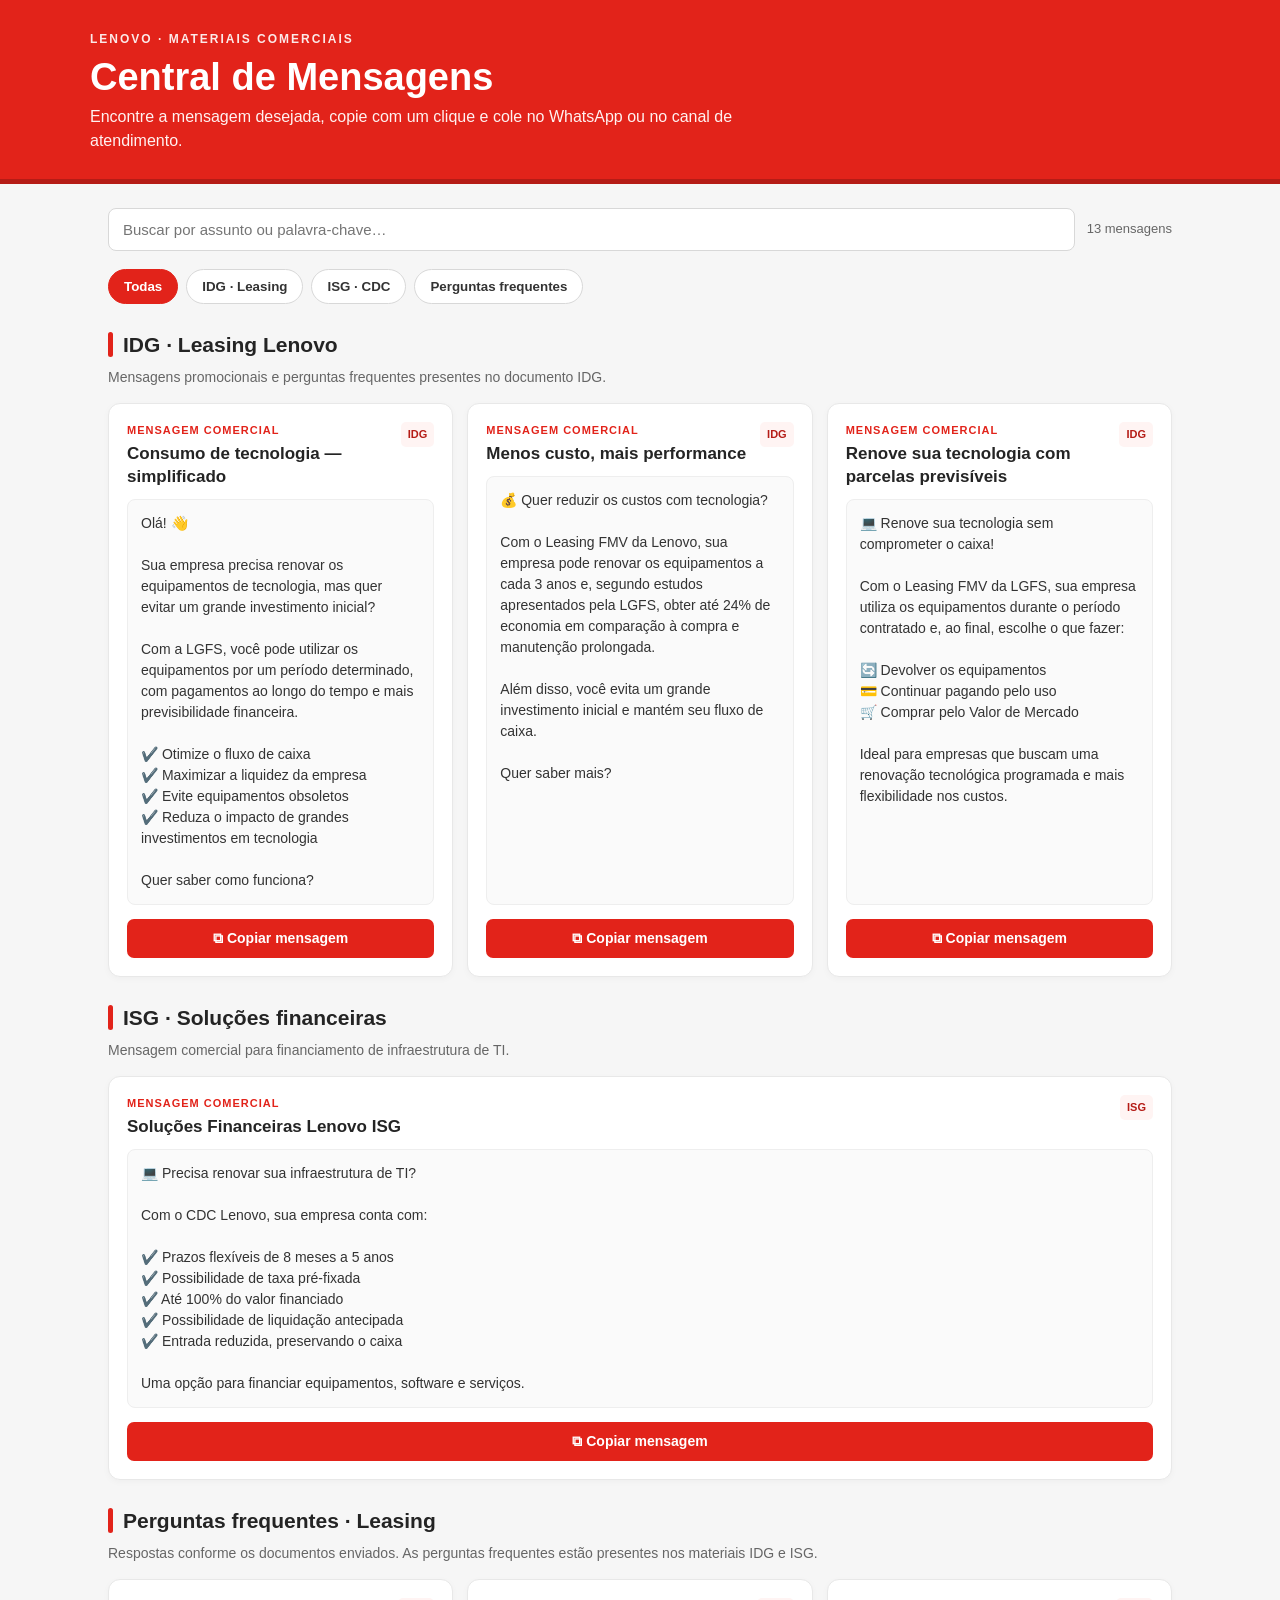
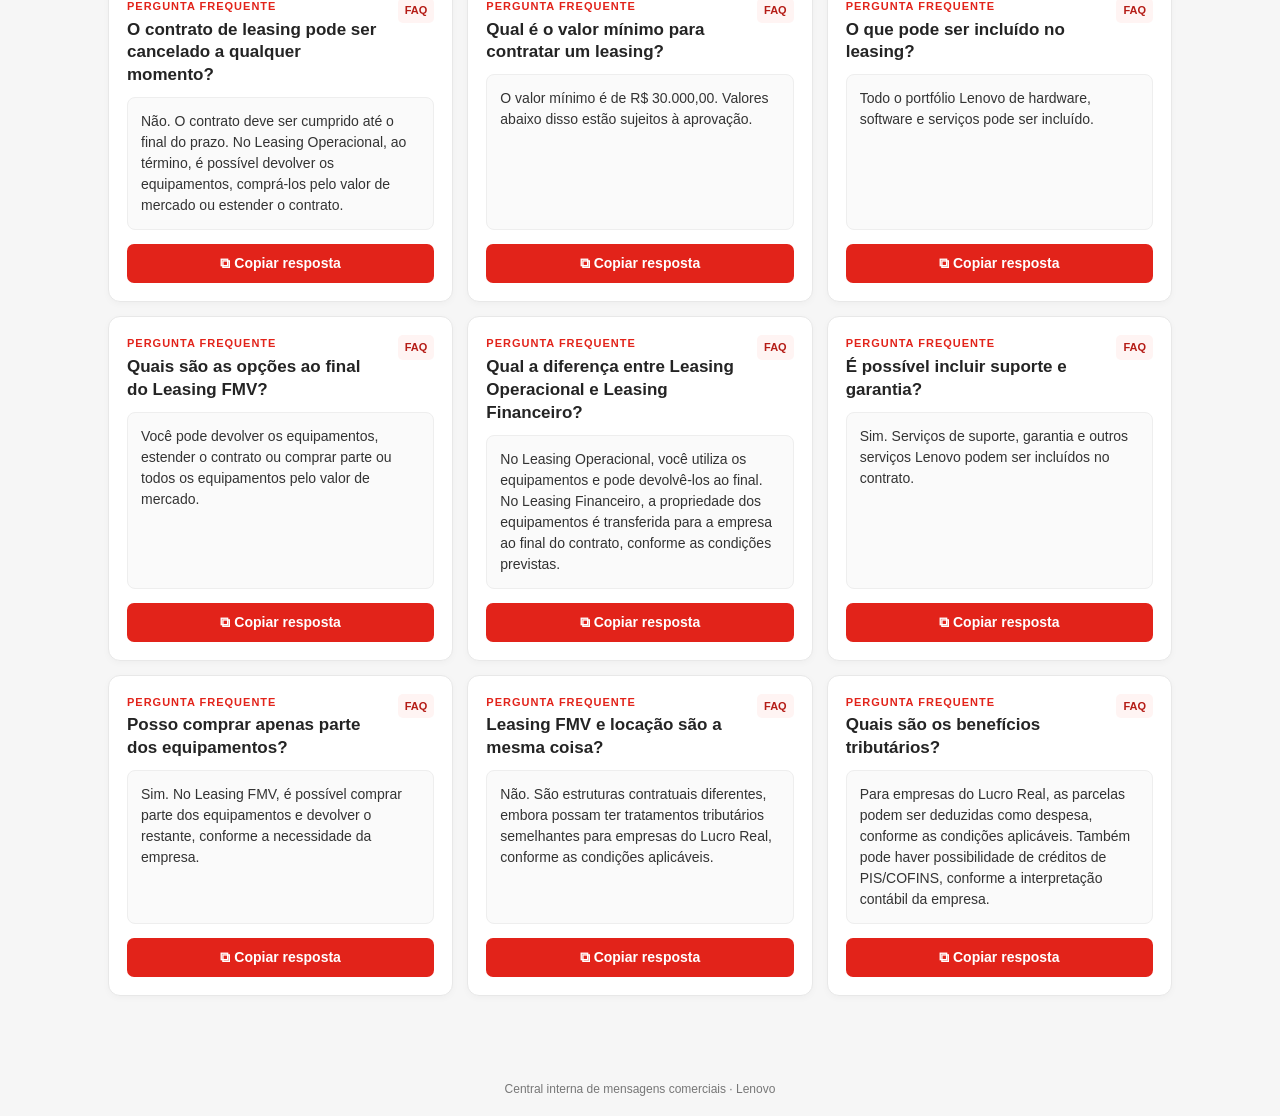
==== index.html @ 9f6a2d37 "Add HTML, CSS, and JavaScript for Central de Mensagens interface" ====
<!DOCTYPE html>
<html lang="pt-BR">
<head>
<meta charset="UTF-8">
<meta name="viewport" content="width=device-width, initial-scale=1.0">
<title>Central de Mensagens | Lenovo</title>
<link rel="stylesheet" href="central_mensagens_lenovo.css">
</head>
<body>
<header><div class="wrap"><div class="brand">Lenovo · Materiais comerciais</div><h1>Central de Mensagens</h1><p>Encontre a mensagem desejada, copie com um clique e cole no WhatsApp ou no canal de atendimento.</p></div></header>
<main>
  <div class="toolbar"><input id="search" class="search" type="search" placeholder="Buscar por assunto ou palavra-chave…" aria-label="Buscar mensagens"><span id="count" aria-live="polite" style="font-size:13px;color:#666"></span></div>
  <nav class="tabs" aria-label="Filtrar mensagens"><button class="tab active" data-filter="all">Todas</button><button class="tab" data-filter="IDG">IDG · Leasing</button><button class="tab" data-filter="ISG">ISG · CDC</button><button class="tab" data-filter="faq">Perguntas frequentes</button></nav>
  <section class="group" data-group="IDG"><h2 class="section-title">IDG · Leasing Lenovo</h2><p class="section-note">Mensagens promocionais e perguntas frequentes presentes no documento IDG.</p><div class="cards">
    <article class="card" data-category="IDG" data-search="consumo tecnologia simplificado LGFS investimento inicial fluxo de caixa liquidez equipamentos obsoletos"><div class="card-top"><div><div class="eyebrow">Mensagem comercial</div><h3>Consumo de tecnologia — simplificado</h3></div><span class="tag">IDG</span></div><p class="message">Olá! 👋

Sua empresa precisa renovar os equipamentos de tecnologia, mas quer evitar um grande investimento inicial?

Com a LGFS, você pode utilizar os equipamentos por um período determinado, com pagamentos ao longo do tempo e mais previsibilidade financeira.

✔️ Otimize o fluxo de caixa
✔️ Maximizar a liquidez da empresa
✔️ Evite equipamentos obsoletos
✔️ Reduza o impacto de grandes investimentos em tecnologia

Quer saber como funciona?</p><button class="copy">⧉ Copiar mensagem</button></article>
    <article class="card" data-category="IDG" data-search="leasing FMV custo performance modernize economia 24% três anos"><div class="card-top"><div><div class="eyebrow">Mensagem comercial</div><h3>Menos custo, mais performance</h3></div><span class="tag">IDG</span></div><p class="message">💰 Quer reduzir os custos com tecnologia?

Com o Leasing FMV da Lenovo, sua empresa pode renovar os equipamentos a cada 3 anos e, segundo estudos apresentados pela LGFS, obter até 24% de economia em comparação à compra e manutenção prolongada.

Além disso, você evita um grande investimento inicial e mantém seu fluxo de caixa.

Quer saber mais?</p><button class="copy">⧉ Copiar mensagem</button></article>
    <article class="card" data-category="IDG" data-search="parcelas mensais acessíveis previsíveis Leasing FMV devolver continuar pagando comprar Valor de Mercado"><div class="card-top"><div><div class="eyebrow">Mensagem comercial</div><h3>Renove sua tecnologia com parcelas previsíveis</h3></div><span class="tag">IDG</span></div><p class="message">💻 Renove sua tecnologia sem comprometer o caixa!

Com o Leasing FMV da LGFS, sua empresa utiliza os equipamentos durante o período contratado e, ao final, escolhe o que fazer:

🔄 Devolver os equipamentos
💳 Continuar pagando pelo uso
🛒 Comprar pelo Valor de Mercado

Ideal para empresas que buscam uma renovação tecnológica programada e mais flexibilidade nos custos.</p><button class="copy">⧉ Copiar mensagem</button></article>
  </div></section>
  <section class="group" data-group="ISG"><h2 class="section-title">ISG · Soluções financeiras</h2><p class="section-note">Mensagem comercial para financiamento de infraestrutura de TI.</p><div class="cards">
    <article class="card" data-category="ISG" data-search="CDC infraestrutura TI prazos flexíveis taxa pré-fixada 100% financiado liquidação antecipada entrada reduzida equipamentos software serviços"><div class="card-top"><div><div class="eyebrow">Mensagem comercial</div><h3>Soluções Financeiras Lenovo ISG</h3></div><span class="tag">ISG</span></div><p class="message">💻 Precisa renovar sua infraestrutura de TI?

Com o CDC Lenovo, sua empresa conta com:

✔️ Prazos flexíveis de 8 meses a 5 anos
✔️ Possibilidade de taxa pré-fixada
✔️ Até 100% do valor financiado
✔️ Possibilidade de liquidação antecipada
✔️ Entrada reduzida, preservando o caixa

Uma opção para financiar equipamentos, software e serviços.</p><button class="copy">⧉ Copiar mensagem</button></article>
  </div></section>
  <section class="group" data-group="faq"><h2 class="section-title">Perguntas frequentes · Leasing</h2><p class="section-note">Respostas conforme os documentos enviados. As perguntas frequentes estão presentes nos materiais IDG e ISG.</p><div class="cards">
    <article class="card" data-category="faq" data-search="cancelar contrato leasing prazo devolução comprar mercado estender"><div class="card-top"><div><div class="eyebrow">Pergunta frequente</div><h3>O contrato de leasing pode ser cancelado a qualquer momento?</h3></div><span class="tag">FAQ</span></div><p class="message">Não. O contrato deve ser cumprido até o final do prazo. No Leasing Operacional, ao término, é possível devolver os equipamentos, comprá-los pelo valor de mercado ou estender o contrato.</p><button class="copy">⧉ Copiar resposta</button></article>
    <article class="card" data-category="faq" data-search="valor mínimo contratar leasing R$ 30.000 aprovação"><div class="card-top"><div><div class="eyebrow">Pergunta frequente</div><h3>Qual é o valor mínimo para contratar um leasing?</h3></div><span class="tag">FAQ</span></div><p class="message">O valor mínimo é de R$ 30.000,00. Valores abaixo disso estão sujeitos à aprovação.</p><button class="copy">⧉ Copiar resposta</button></article>
    <article class="card" data-category="faq" data-search="incluir portfólio Lenovo hardware software serviços leasing"><div class="card-top"><div><div class="eyebrow">Pergunta frequente</div><h3>O que pode ser incluído no leasing?</h3></div><span class="tag">FAQ</span></div><p class="message">Todo o portfólio Lenovo de hardware, software e serviços pode ser incluído.</p><button class="copy">⧉ Copiar resposta</button></article>
    <article class="card" data-category="faq" data-search="opções final Leasing FMV devolver estender comprar parte todos valor mercado"><div class="card-top"><div><div class="eyebrow">Pergunta frequente</div><h3>Quais são as opções ao final do Leasing FMV?</h3></div><span class="tag">FAQ</span></div><p class="message">Você pode devolver os equipamentos, estender o contrato ou comprar parte ou todos os equipamentos pelo valor de mercado.</p><button class="copy">⧉ Copiar resposta</button></article>
    <article class="card" data-category="faq" data-search="diferença Leasing Operacional Financeiro propriedade transferência empresa contrato"><div class="card-top"><div><div class="eyebrow">Pergunta frequente</div><h3>Qual a diferença entre Leasing Operacional e Leasing Financeiro?</h3></div><span class="tag">FAQ</span></div><p class="message">No Leasing Operacional, você utiliza os equipamentos e pode devolvê-los ao final. No Leasing Financeiro, a propriedade dos equipamentos é transferida para a empresa ao final do contrato, conforme as condições previstas.</p><button class="copy">⧉ Copiar resposta</button></article>
    <article class="card" data-category="faq" data-search="incluir suporte garantia serviços Lenovo contrato"><div class="card-top"><div><div class="eyebrow">Pergunta frequente</div><h3>É possível incluir suporte e garantia?</h3></div><span class="tag">FAQ</span></div><p class="message">Sim. Serviços de suporte, garantia e outros serviços Lenovo podem ser incluídos no contrato.</p><button class="copy">⧉ Copiar resposta</button></article>
    <article class="card" data-category="faq" data-search="comprar parte equipamentos devolver restante necessidade empresa Leasing FMV"><div class="card-top"><div><div class="eyebrow">Pergunta frequente</div><h3>Posso comprar apenas parte dos equipamentos?</h3></div><span class="tag">FAQ</span></div><p class="message">Sim. No Leasing FMV, é possível comprar parte dos equipamentos e devolver o restante, conforme a necessidade da empresa.</p><button class="copy">⧉ Copiar resposta</button></article>
    <article class="card" data-category="faq" data-search="Leasing FMV locação estruturas contratuais tratamento tributário Lucro Real"><div class="card-top"><div><div class="eyebrow">Pergunta frequente</div><h3>Leasing FMV e locação são a mesma coisa?</h3></div><span class="tag">FAQ</span></div><p class="message">Não. São estruturas contratuais diferentes, embora possam ter tratamentos tributários semelhantes para empresas do Lucro Real, conforme as condições aplicáveis.</p><button class="copy">⧉ Copiar resposta</button></article>
    <article class="card" data-category="faq" data-search="benefícios tributários Lucro Real parcelas despesa créditos PIS COFINS interpretação contábil"><div class="card-top"><div><div class="eyebrow">Pergunta frequente</div><h3>Quais são os benefícios tributários?</h3></div><span class="tag">FAQ</span></div><p class="message">Para empresas do Lucro Real, as parcelas podem ser deduzidas como despesa, conforme as condições aplicáveis. Também pode haver possibilidade de créditos de PIS/COFINS, conforme a interpretação contábil da empresa.</p><button class="copy">⧉ Copiar resposta</button></article>
  </div></section>
  <div id="empty" class="empty">Nenhuma mensagem encontrada. Tente outra palavra ou altere o filtro.</div>
</main>
<footer>Central interna de mensagens comerciais · Lenovo</footer>
<script src="central_mensagens_lenovo.js" defer></script>
</body>
</html>
---- central_mensagens_lenovo.css ----
:root{--red:#e2231a;--red-dark:#b51c16;--ink:#242424;--muted:#666;--line:#e8e8e8;--soft:#fff4f3;--white:#fff;--bg:#f6f6f6}
  *{box-sizing:border-box}
  body{margin:0;background:var(--bg);color:var(--ink);font-family:Arial,Helvetica,sans-serif;line-height:1.5}
  header{background:var(--red);color:#fff;padding:30px 22px 26px;border-bottom:5px solid var(--red-dark)}
  .wrap{max-width:1100px;margin:0 auto}
  .brand{font-size:12px;font-weight:700;letter-spacing:2px;text-transform:uppercase;opacity:.9}
  h1{margin:8px 0 5px;font-size:clamp(26px,4vw,38px);line-height:1.15}
  header p{margin:0;max-width:700px;color:#fff2f1}
  main{max-width:1100px;margin:24px auto;padding:0 18px 42px}
  .toolbar{display:flex;gap:12px;flex-wrap:wrap;align-items:center;margin-bottom:18px}
  .search{flex:1;min-width:220px;padding:12px 14px;border:1px solid #d8d8d8;border-radius:8px;background:#fff;font-size:15px;outline-color:var(--red)}
  .tabs{display:flex;gap:8px;flex-wrap:wrap;margin:0 0 22px}
  .tab{border:1px solid #d8d8d8;background:#fff;color:#333;border-radius:999px;padding:9px 15px;font-weight:700;cursor:pointer}
  .tab.active,.tab:hover{background:var(--red);border-color:var(--red);color:#fff}
  .section-title{display:flex;align-items:center;gap:10px;margin:25px 0 13px;font-size:21px}
  .section-title:before{content:"";display:block;width:5px;height:25px;border-radius:3px;background:var(--red)}
  .section-note{margin:-6px 0 15px;color:var(--muted);font-size:14px}
  .cards{display:grid;grid-template-columns:repeat(auto-fit,minmax(min(100%,320px),1fr));gap:14px}
  .card{background:#fff;border:1px solid var(--line);border-radius:12px;padding:18px;box-shadow:0 2px 7px #00000008;display:flex;flex-direction:column;min-width:0}
  .card-top{display:flex;justify-content:space-between;align-items:flex-start;gap:12px;margin-bottom:10px}
  .eyebrow{font-size:11px;font-weight:700;letter-spacing:1px;text-transform:uppercase;color:var(--red)}
  h3{font-size:17px;line-height:1.35;margin:4px 0 0}
  .tag{white-space:nowrap;background:var(--soft);color:var(--red-dark);border-radius:5px;padding:4px 7px;font-size:11px;font-weight:700}
  .message{white-space:pre-wrap;background:#fafafa;border:1px solid #eee;border-radius:8px;padding:13px;font-size:14px;color:#333;flex:1;margin:0 0 14px;overflow-wrap:anywhere}
  .copy{width:100%;border:0;border-radius:7px;background:var(--red);color:#fff;font-size:14px;font-weight:700;padding:11px 14px;cursor:pointer;transition:background .15s}
  .copy:hover{background:var(--red-dark)}.copy:focus-visible,.tab:focus-visible{outline:3px solid #ffaaa5;outline-offset:2px}
  .empty{padding:24px;background:#fff;border:1px dashed #ccc;border-radius:10px;color:var(--muted);text-align:center;display:none}
  footer{text-align:center;color:#777;font-size:12px;padding:18px}
  @media(max-width:520px){header{padding:25px 18px}main{padding:0 12px 30px}.card{padding:14px}.tag{font-size:10px}}
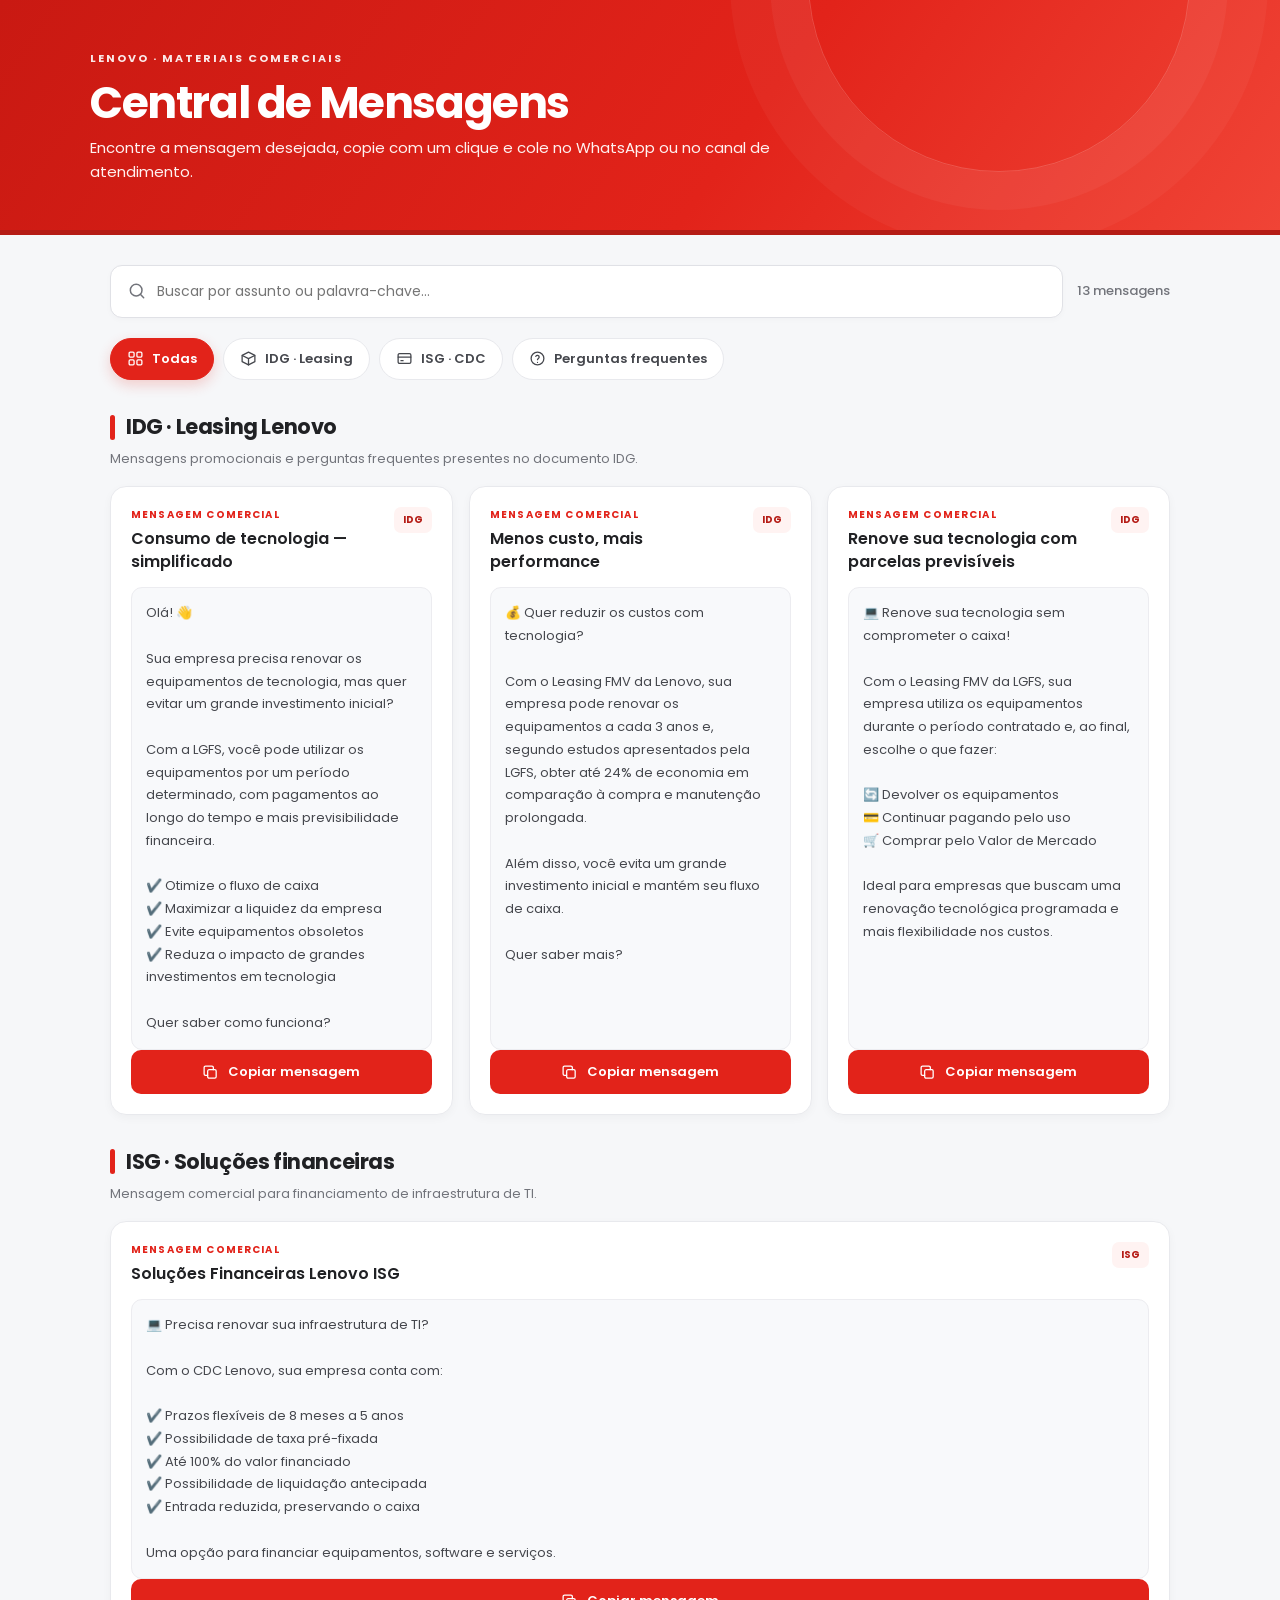
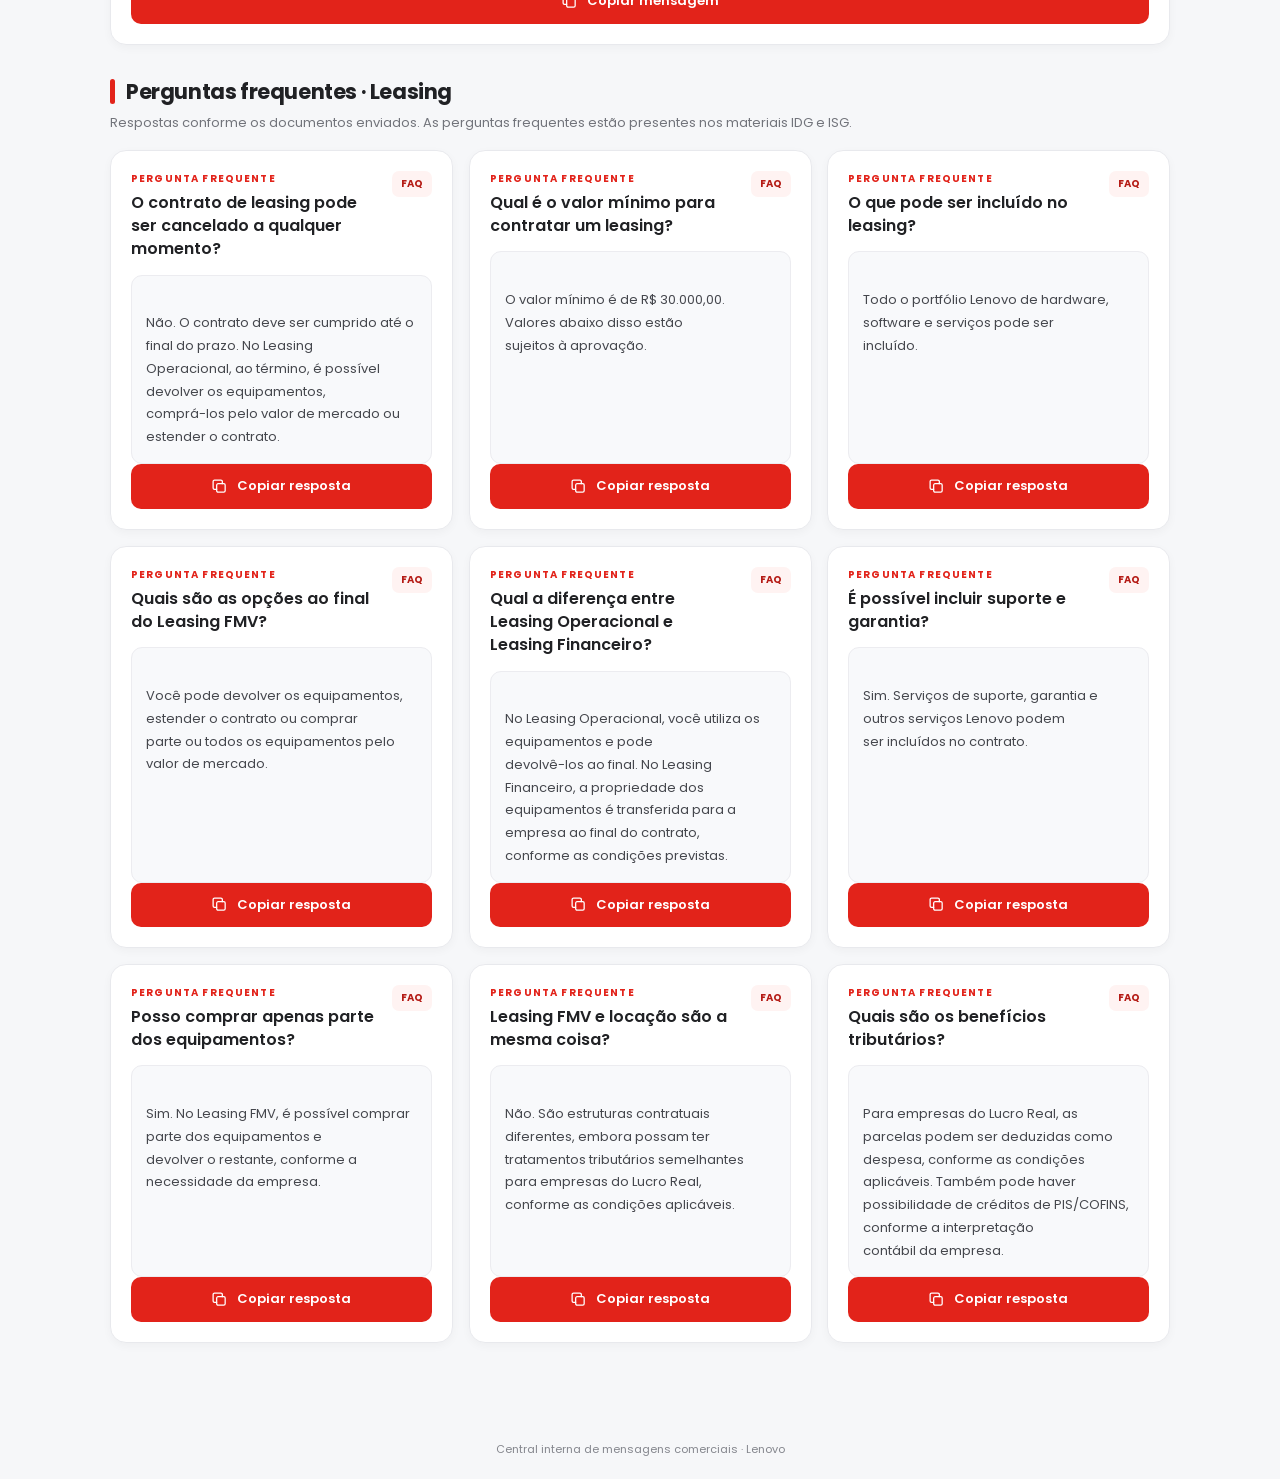
==== commit 8afa8972: "Refactor HTML structure and improve CSS styles; enhance message formatting for copy functionality" ====
--- a/index.html
+++ b/index.html
@@ -1,18 +1,58 @@
-<!DOCTYPE html>
+<!doctype html>
 <html lang="pt-BR">
-<head>
-<meta charset="UTF-8">
-<meta name="viewport" content="width=device-width, initial-scale=1.0">
-<title>Central de Mensagens | Lenovo</title>
-<link rel="stylesheet" href="central_mensagens_lenovo.css">
-</head>
-<body>
-<header><div class="wrap"><div class="brand">Lenovo · Materiais comerciais</div><h1>Central de Mensagens</h1><p>Encontre a mensagem desejada, copie com um clique e cole no WhatsApp ou no canal de atendimento.</p></div></header>
-<main>
-  <div class="toolbar"><input id="search" class="search" type="search" placeholder="Buscar por assunto ou palavra-chave…" aria-label="Buscar mensagens"><span id="count" aria-live="polite" style="font-size:13px;color:#666"></span></div>
-  <nav class="tabs" aria-label="Filtrar mensagens"><button class="tab active" data-filter="all">Todas</button><button class="tab" data-filter="IDG">IDG · Leasing</button><button class="tab" data-filter="ISG">ISG · CDC</button><button class="tab" data-filter="faq">Perguntas frequentes</button></nav>
-  <section class="group" data-group="IDG"><h2 class="section-title">IDG · Leasing Lenovo</h2><p class="section-note">Mensagens promocionais e perguntas frequentes presentes no documento IDG.</p><div class="cards">
-    <article class="card" data-category="IDG" data-search="consumo tecnologia simplificado LGFS investimento inicial fluxo de caixa liquidez equipamentos obsoletos"><div class="card-top"><div><div class="eyebrow">Mensagem comercial</div><h3>Consumo de tecnologia — simplificado</h3></div><span class="tag">IDG</span></div><p class="message">Olá! 👋
+  <head>
+    <meta charset="UTF-8" />
+    <meta name="viewport" content="width=device-width, initial-scale=1.0" />
+    <title>Central de Mensagens | Lenovo</title>
+    <link rel="stylesheet" href="style.css" />
+  </head>
+  <body>
+    <header>
+      <div class="wrap">
+        <div class="brand">Lenovo · Materiais comerciais</div>
+        <h1>Central de Mensagens</h1>
+        <p>
+          Encontre a mensagem desejada, copie com um clique e cole no WhatsApp
+          ou no canal de atendimento.
+        </p>
+      </div>
+    </header>
+    <main>
+      <div class="toolbar">
+        <input
+          id="search"
+          class="search"
+          type="search"
+          placeholder="Buscar por assunto ou palavra-chave…"
+          aria-label="Buscar mensagens"
+        /><span id="count" aria-live="polite"></span>
+      </div>
+      <nav class="tabs" aria-label="Filtrar mensagens">
+        <button class="tab active" data-filter="all">Todas</button
+        ><button class="tab" data-filter="IDG">IDG · Leasing</button
+        ><button class="tab" data-filter="ISG">ISG · CDC</button
+        ><button class="tab" data-filter="faq">Perguntas frequentes</button>
+      </nav>
+      <section class="group" data-group="IDG">
+        <h2 class="section-title">IDG · Leasing Lenovo</h2>
+        <p class="section-note">
+          Mensagens promocionais e perguntas frequentes presentes no documento
+          IDG.
+        </p>
+        <div class="cards">
+          <article
+            class="card"
+            data-category="IDG"
+            data-search="consumo tecnologia simplificado LGFS investimento inicial fluxo de caixa liquidez equipamentos obsoletos"
+          >
+            <div class="card-top">
+              <div>
+                <div class="eyebrow">Mensagem comercial</div>
+                <h3>Consumo de tecnologia — simplificado</h3>
+              </div>
+              <span class="tag">IDG</span>
+            </div>
+            <p class="message" style="white-space: pre-line; margin: 0;">Olá! 👋
 
 Sua empresa precisa renovar os equipamentos de tecnologia, mas quer evitar um grande investimento inicial?
 
@@ -23,15 +63,43 @@
 ✔️ Evite equipamentos obsoletos
 ✔️ Reduza o impacto de grandes investimentos em tecnologia
 
-Quer saber como funciona?</p><button class="copy">⧉ Copiar mensagem</button></article>
-    <article class="card" data-category="IDG" data-search="leasing FMV custo performance modernize economia 24% três anos"><div class="card-top"><div><div class="eyebrow">Mensagem comercial</div><h3>Menos custo, mais performance</h3></div><span class="tag">IDG</span></div><p class="message">💰 Quer reduzir os custos com tecnologia?
+Quer saber como funciona?</p>
+            <button class="copy">Copiar mensagem</button>
+          </article>
+          <article
+            class="card"
+            data-category="IDG"
+            data-search="leasing FMV custo performance modernize economia 24% três anos"
+          >
+            <div class="card-top">
+              <div>
+                <div class="eyebrow">Mensagem comercial</div>
+                <h3>Menos custo, mais performance</h3>
+              </div>
+              <span class="tag">IDG</span>
+            </div>
+            <p class="message" style="white-space: pre-line; margin: 0;">💰 Quer reduzir os custos com tecnologia?
 
 Com o Leasing FMV da Lenovo, sua empresa pode renovar os equipamentos a cada 3 anos e, segundo estudos apresentados pela LGFS, obter até 24% de economia em comparação à compra e manutenção prolongada.
 
 Além disso, você evita um grande investimento inicial e mantém seu fluxo de caixa.
 
-Quer saber mais?</p><button class="copy">⧉ Copiar mensagem</button></article>
-    <article class="card" data-category="IDG" data-search="parcelas mensais acessíveis previsíveis Leasing FMV devolver continuar pagando comprar Valor de Mercado"><div class="card-top"><div><div class="eyebrow">Mensagem comercial</div><h3>Renove sua tecnologia com parcelas previsíveis</h3></div><span class="tag">IDG</span></div><p class="message">💻 Renove sua tecnologia sem comprometer o caixa!
+Quer saber mais?</p>
+            <button class="copy"> Copiar mensagem</button>
+          </article>
+          <article
+            class="card"
+            data-category="IDG"
+            data-search="parcelas mensais acessíveis previsíveis Leasing FMV devolver continuar pagando comprar Valor de Mercado"
+          >
+            <div class="card-top">
+              <div>
+                <div class="eyebrow">Mensagem comercial</div>
+                <h3>Renove sua tecnologia com parcelas previsíveis</h3>
+              </div>
+              <span class="tag">IDG</span>
+            </div>
+            <p class="message" style="white-space: pre-line; margin: 0;">💻 Renove sua tecnologia sem comprometer o caixa!
 
 Com o Leasing FMV da LGFS, sua empresa utiliza os equipamentos durante o período contratado e, ao final, escolhe o que fazer:
 
@@ -39,10 +107,30 @@
 💳 Continuar pagando pelo uso
 🛒 Comprar pelo Valor de Mercado
 
-Ideal para empresas que buscam uma renovação tecnológica programada e mais flexibilidade nos custos.</p><button class="copy">⧉ Copiar mensagem</button></article>
-  </div></section>
-  <section class="group" data-group="ISG"><h2 class="section-title">ISG · Soluções financeiras</h2><p class="section-note">Mensagem comercial para financiamento de infraestrutura de TI.</p><div class="cards">
-    <article class="card" data-category="ISG" data-search="CDC infraestrutura TI prazos flexíveis taxa pré-fixada 100% financiado liquidação antecipada entrada reduzida equipamentos software serviços"><div class="card-top"><div><div class="eyebrow">Mensagem comercial</div><h3>Soluções Financeiras Lenovo ISG</h3></div><span class="tag">ISG</span></div><p class="message">💻 Precisa renovar sua infraestrutura de TI?
+Ideal para empresas que buscam uma renovação tecnológica programada e mais flexibilidade nos custos.</p>
+            <button class="copy"> Copiar mensagem</button>
+          </article>
+        </div>
+      </section>
+      <section class="group" data-group="ISG">
+        <h2 class="section-title">ISG · Soluções financeiras</h2>
+        <p class="section-note">
+          Mensagem comercial para financiamento de infraestrutura de TI.
+        </p>
+        <div class="cards">
+          <article
+            class="card"
+            data-category="ISG"
+            data-search="CDC infraestrutura TI prazos flexíveis taxa pré-fixada 100% financiado liquidação antecipada entrada reduzida equipamentos software serviços"
+          >
+            <div class="card-top">
+              <div>
+                <div class="eyebrow">Mensagem comercial</div>
+                <h3>Soluções Financeiras Lenovo ISG</h3>
+              </div>
+              <span class="tag">ISG</span>
+            </div>
+            <p class="message" style="white-space: pre-line; margin: 0;">💻 Precisa renovar sua infraestrutura de TI?
 
 Com o CDC Lenovo, sua empresa conta com:
 
@@ -52,22 +140,198 @@
 ✔️ Possibilidade de liquidação antecipada
 ✔️ Entrada reduzida, preservando o caixa
 
-Uma opção para financiar equipamentos, software e serviços.</p><button class="copy">⧉ Copiar mensagem</button></article>
-  </div></section>
-  <section class="group" data-group="faq"><h2 class="section-title">Perguntas frequentes · Leasing</h2><p class="section-note">Respostas conforme os documentos enviados. As perguntas frequentes estão presentes nos materiais IDG e ISG.</p><div class="cards">
-    <article class="card" data-category="faq" data-search="cancelar contrato leasing prazo devolução comprar mercado estender"><div class="card-top"><div><div class="eyebrow">Pergunta frequente</div><h3>O contrato de leasing pode ser cancelado a qualquer momento?</h3></div><span class="tag">FAQ</span></div><p class="message">Não. O contrato deve ser cumprido até o final do prazo. No Leasing Operacional, ao término, é possível devolver os equipamentos, comprá-los pelo valor de mercado ou estender o contrato.</p><button class="copy">⧉ Copiar resposta</button></article>
-    <article class="card" data-category="faq" data-search="valor mínimo contratar leasing R$ 30.000 aprovação"><div class="card-top"><div><div class="eyebrow">Pergunta frequente</div><h3>Qual é o valor mínimo para contratar um leasing?</h3></div><span class="tag">FAQ</span></div><p class="message">O valor mínimo é de R$ 30.000,00. Valores abaixo disso estão sujeitos à aprovação.</p><button class="copy">⧉ Copiar resposta</button></article>
-    <article class="card" data-category="faq" data-search="incluir portfólio Lenovo hardware software serviços leasing"><div class="card-top"><div><div class="eyebrow">Pergunta frequente</div><h3>O que pode ser incluído no leasing?</h3></div><span class="tag">FAQ</span></div><p class="message">Todo o portfólio Lenovo de hardware, software e serviços pode ser incluído.</p><button class="copy">⧉ Copiar resposta</button></article>
-    <article class="card" data-category="faq" data-search="opções final Leasing FMV devolver estender comprar parte todos valor mercado"><div class="card-top"><div><div class="eyebrow">Pergunta frequente</div><h3>Quais são as opções ao final do Leasing FMV?</h3></div><span class="tag">FAQ</span></div><p class="message">Você pode devolver os equipamentos, estender o contrato ou comprar parte ou todos os equipamentos pelo valor de mercado.</p><button class="copy">⧉ Copiar resposta</button></article>
-    <article class="card" data-category="faq" data-search="diferença Leasing Operacional Financeiro propriedade transferência empresa contrato"><div class="card-top"><div><div class="eyebrow">Pergunta frequente</div><h3>Qual a diferença entre Leasing Operacional e Leasing Financeiro?</h3></div><span class="tag">FAQ</span></div><p class="message">No Leasing Operacional, você utiliza os equipamentos e pode devolvê-los ao final. No Leasing Financeiro, a propriedade dos equipamentos é transferida para a empresa ao final do contrato, conforme as condições previstas.</p><button class="copy">⧉ Copiar resposta</button></article>
-    <article class="card" data-category="faq" data-search="incluir suporte garantia serviços Lenovo contrato"><div class="card-top"><div><div class="eyebrow">Pergunta frequente</div><h3>É possível incluir suporte e garantia?</h3></div><span class="tag">FAQ</span></div><p class="message">Sim. Serviços de suporte, garantia e outros serviços Lenovo podem ser incluídos no contrato.</p><button class="copy">⧉ Copiar resposta</button></article>
-    <article class="card" data-category="faq" data-search="comprar parte equipamentos devolver restante necessidade empresa Leasing FMV"><div class="card-top"><div><div class="eyebrow">Pergunta frequente</div><h3>Posso comprar apenas parte dos equipamentos?</h3></div><span class="tag">FAQ</span></div><p class="message">Sim. No Leasing FMV, é possível comprar parte dos equipamentos e devolver o restante, conforme a necessidade da empresa.</p><button class="copy">⧉ Copiar resposta</button></article>
-    <article class="card" data-category="faq" data-search="Leasing FMV locação estruturas contratuais tratamento tributário Lucro Real"><div class="card-top"><div><div class="eyebrow">Pergunta frequente</div><h3>Leasing FMV e locação são a mesma coisa?</h3></div><span class="tag">FAQ</span></div><p class="message">Não. São estruturas contratuais diferentes, embora possam ter tratamentos tributários semelhantes para empresas do Lucro Real, conforme as condições aplicáveis.</p><button class="copy">⧉ Copiar resposta</button></article>
-    <article class="card" data-category="faq" data-search="benefícios tributários Lucro Real parcelas despesa créditos PIS COFINS interpretação contábil"><div class="card-top"><div><div class="eyebrow">Pergunta frequente</div><h3>Quais são os benefícios tributários?</h3></div><span class="tag">FAQ</span></div><p class="message">Para empresas do Lucro Real, as parcelas podem ser deduzidas como despesa, conforme as condições aplicáveis. Também pode haver possibilidade de créditos de PIS/COFINS, conforme a interpretação contábil da empresa.</p><button class="copy">⧉ Copiar resposta</button></article>
-  </div></section>
-  <div id="empty" class="empty">Nenhuma mensagem encontrada. Tente outra palavra ou altere o filtro.</div>
-</main>
-<footer>Central interna de mensagens comerciais · Lenovo</footer>
-<script src="central_mensagens_lenovo.js" defer></script>
-</body>
+Uma opção para financiar equipamentos, software e serviços.</p>
+            <button class="copy"> Copiar mensagem</button>
+          </article>
+        </div>
+      </section>
+      <section class="group" data-group="faq">
+        <h2 class="section-title">Perguntas frequentes · Leasing</h2>
+        <p class="section-note">
+          Respostas conforme os documentos enviados. As perguntas frequentes
+          estão presentes nos materiais IDG e ISG.
+        </p>
+        <div class="cards">
+          <article
+            class="card"
+            data-category="faq"
+            data-search="cancelar contrato leasing prazo devolução comprar mercado estender"
+          >
+            <div class="card-top">
+              <div>
+                <div class="eyebrow">Pergunta frequente</div>
+                <h3>
+                  O contrato de leasing pode ser cancelado a qualquer momento?
+                </h3>
+              </div>
+              <span class="tag">FAQ</span>
+            </div>
+            <p class="message" style="white-space: pre-line; margin: 0;">
+              Não. O contrato deve ser cumprido até o final do prazo. No Leasing
+              Operacional, ao término, é possível devolver os equipamentos,
+              comprá-los pelo valor de mercado ou estender o contrato.
+            </p>
+            <button class="copy">Copiar resposta</button>
+          </article>
+          <article
+            class="card"
+            data-category="faq"
+            data-search="valor mínimo contratar leasing R$ 30.000 aprovação"
+          >
+            <div class="card-top">
+              <div>
+                <div class="eyebrow">Pergunta frequente</div>
+                <h3>Qual é o valor mínimo para contratar um leasing?</h3>
+              </div>
+              <span class="tag">FAQ</span>
+            </div>
+            <p class="message" style="white-space: pre-line; margin: 0;">
+              O valor mínimo é de R$ 30.000,00. Valores abaixo disso estão
+              sujeitos à aprovação.
+            </p>
+            <button class="copy">Copiar resposta</button>
+          </article>
+          <article
+            class="card"
+            data-category="faq"
+            data-search="incluir portfólio Lenovo hardware software serviços leasing"
+          >
+            <div class="card-top">
+              <div>
+                <div class="eyebrow">Pergunta frequente</div>
+                <h3>O que pode ser incluído no leasing?</h3>
+              </div>
+              <span class="tag">FAQ</span>
+            </div>
+            <p class="message" style="white-space: pre-line; margin: 0;">
+              Todo o portfólio Lenovo de hardware, software e serviços pode ser
+              incluído.
+            </p>
+            <button class="copy">Copiar resposta</button>
+          </article>
+          <article
+            class="card"
+            data-category="faq"
+            data-search="opções final Leasing FMV devolver estender comprar parte todos valor mercado"
+          >
+            <div class="card-top">
+              <div>
+                <div class="eyebrow">Pergunta frequente</div>
+                <h3>Quais são as opções ao final do Leasing FMV?</h3>
+              </div>
+              <span class="tag">FAQ</span>
+            </div>
+            <p class="message" style="white-space: pre-line; margin: 0;">
+              Você pode devolver os equipamentos, estender o contrato ou comprar
+              parte ou todos os equipamentos pelo valor de mercado.
+            </p>
+            <button class="copy">Copiar resposta</button>
+          </article>
+          <article
+            class="card"
+            data-category="faq"
+            data-search="diferença Leasing Operacional Financeiro propriedade transferência empresa contrato"
+          >
+            <div class="card-top">
+              <div>
+                <div class="eyebrow">Pergunta frequente</div>
+                <h3>
+                  Qual a diferença entre Leasing Operacional e Leasing
+                  Financeiro?
+                </h3>
+              </div>
+              <span class="tag">FAQ</span>
+            </div>
+            <p class="message" style="white-space: pre-line; margin: 0;">
+              No Leasing Operacional, você utiliza os equipamentos e pode
+              devolvê-los ao final. No Leasing Financeiro, a propriedade dos
+              equipamentos é transferida para a empresa ao final do contrato,
+              conforme as condições previstas.
+            </p>
+            <button class="copy"> Copiar resposta</button>
+          </article>
+          <article
+            class="card"
+            data-category="faq"
+            data-search="incluir suporte garantia serviços Lenovo contrato"
+          >
+            <div class="card-top">
+              <div>
+                <div class="eyebrow">Pergunta frequente</div>
+                <h3>É possível incluir suporte e garantia?</h3>
+              </div>
+              <span class="tag">FAQ</span>
+            </div>
+            <p class="message" style="white-space: pre-line; margin: 0;">
+              Sim. Serviços de suporte, garantia e outros serviços Lenovo podem
+              ser incluídos no contrato.
+            </p>
+            <button class="copy">Copiar resposta</button>
+          </article>
+          <article
+            class="card"
+            data-category="faq"
+            data-search="comprar parte equipamentos devolver restante necessidade empresa Leasing FMV"
+          >
+            <div class="card-top">
+              <div>
+                <div class="eyebrow">Pergunta frequente</div>
+                <h3>Posso comprar apenas parte dos equipamentos?</h3>
+              </div>
+              <span class="tag">FAQ</span>
+            </div>
+            <p class="message" style="white-space: pre-line; margin: 0;">
+              Sim. No Leasing FMV, é possível comprar parte dos equipamentos e
+              devolver o restante, conforme a necessidade da empresa.
+            </p>
+            <button class="copy">Copiar resposta</button>
+          </article>
+          <article
+            class="card"
+            data-category="faq"
+            data-search="Leasing FMV locação estruturas contratuais tratamento tributário Lucro Real"
+          >
+            <div class="card-top">
+              <div>
+                <div class="eyebrow">Pergunta frequente</div>
+                <h3>Leasing FMV e locação são a mesma coisa?</h3>
+              </div>
+              <span class="tag">FAQ</span>
+            </div>
+            <p class="message" style="white-space: pre-line; margin: 0;">
+              Não. São estruturas contratuais diferentes, embora possam ter
+              tratamentos tributários semelhantes para empresas do Lucro Real,
+              conforme as condições aplicáveis.
+            </p>
+            <button class="copy">Copiar resposta</button>
+          </article>
+          <article
+            class="card"
+            data-category="faq"
+            data-search="benefícios tributários Lucro Real parcelas despesa créditos PIS COFINS interpretação contábil"
+          >
+            <div class="card-top">
+              <div>
+                <div class="eyebrow">Pergunta frequente</div>
+                <h3>Quais são os benefícios tributários?</h3>
+              </div>
+              <span class="tag">FAQ</span>
+            </div>
+            <p class="message" style="white-space: pre-line; margin: 0;">
+              Para empresas do Lucro Real, as parcelas podem ser deduzidas como
+              despesa, conforme as condições aplicáveis. Também pode haver
+              possibilidade de créditos de PIS/COFINS, conforme a interpretação
+              contábil da empresa.
+            </p>
+            <button class="copy"> Copiar resposta</button>
+          </article>
+        </div>
+      </section>
+      <div id="empty" class="empty">
+        Nenhuma mensagem encontrada. Tente outra palavra ou altere o filtro.
+      </div>
+    </main>
+    <footer>Central interna de mensagens comerciais · Lenovo</footer>
+    <script src="script.js" defer></script>
+  </body>
 </html>
--- a/style.css
+++ b/style.css
@@ -0,0 +1,378 @@
+@import url("https://fonts.googleapis.com/css2?family=Poppins:wght@400;500;600;700;800&display=swap");
+:root {
+  color-scheme: light;
+  --red: #e2231a;
+  --red-dark: #b51c16;
+  --ink: #202124;
+  --muted: #72747b;
+  --line: #e8e9ed;
+  --soft: #fff3f2;
+  --bg: #f6f7f9;
+  --shadow: 0 12px 32px rgba(25, 28, 35, 0.07);
+}
+* {
+  box-sizing: border-box;
+}
+html {
+  scroll-behavior: smooth;
+}
+body {
+  margin: 0;
+  background: var(--bg);
+  color: var(--ink);
+  font-family: "Poppins", sans-serif;
+  line-height: 1.6;
+  -webkit-font-smoothing: antialiased;
+}
+button,
+input {
+  font: inherit;
+}
+header {
+  position: relative;
+  overflow: hidden;
+  color: #fff;
+  padding: 50px 24px 46px;
+  background: linear-gradient(125deg, #c91912 0%, #e2231a 58%, #f04436 100%);
+  border-bottom: 5px solid var(--red-dark);
+  isolation: isolate;
+}
+header:after {
+  content: "";
+  position: absolute;
+  z-index: -1;
+  width: 380px;
+  height: 380px;
+  right: max(5vw, calc((100vw - 1100px) / 2));
+  top: -210px;
+  border: 1px solid rgba(255, 255, 255, 0.18);
+  border-radius: 50%;
+  box-shadow:
+    0 0 0 38px rgba(255, 255, 255, 0.045),
+    0 0 0 78px rgba(255, 255, 255, 0.035);
+}
+.wrap {
+  max-width: 1100px;
+  margin: 0 auto;
+  animation: rise-in 0.65s cubic-bezier(0.2, 0.75, 0.25, 1) both;
+}
+.brand {
+  font-size: 11px;
+  font-weight: 700;
+  letter-spacing: 2px;
+  text-transform: uppercase;
+  opacity: 0.9;
+}
+h1 {
+  margin: 10px 0 8px;
+  font-size: clamp(30px, 5vw, 44px);
+  line-height: 1.15;
+  letter-spacing: -1.4px;
+}
+header p {
+  margin: 0;
+  max-width: 680px;
+  color: #fff2f1;
+  font-size: 15px;
+}
+main {
+  max-width: 1100px;
+  margin: 30px auto;
+  padding: 0 20px 48px;
+}
+.toolbar {
+  display: flex;
+  gap: 14px;
+  flex-wrap: wrap;
+  align-items: center;
+  margin-bottom: 20px;
+}
+.search {
+  flex: 1;
+  min-width: 240px;
+  padding: 14px 16px 14px 46px;
+  border: 1px solid #e0e1e6;
+  border-radius: 12px;
+  background: #fff
+    url("data:image/svg+xml,%3Csvg xmlns='http://www.w3.org/2000/svg' width='20' height='20' viewBox='0 0 24 24' fill='none' stroke='%2372747b' stroke-width='1.8' stroke-linecap='round'%3E%3Ccircle cx='11' cy='11' r='7'/%3E%3Cpath d='m20 20-4-4'/%3E%3C/svg%3E")
+    no-repeat 16px center;
+  font-size: 14px;
+  outline: none;
+  box-shadow: 0 2px 6px rgba(20, 24, 33, 0.025);
+  transition:
+    border-color 0.2s,
+    box-shadow 0.2s;
+}
+.search:focus {
+  border-color: var(--red);
+  box-shadow: 0 0 0 4px rgba(226, 35, 26, 0.1);
+}
+#count {
+  color: var(--muted);
+  font-size: 13px;
+  font-weight: 500;
+}
+.tabs {
+  display: flex;
+  gap: 9px;
+  flex-wrap: wrap;
+  margin: 0 0 28px;
+}
+.tab {
+  display: inline-flex;
+  align-items: center;
+  gap: 8px;
+  border: 1px solid var(--line);
+  background: #fff;
+  color: #45474d;
+  border-radius: 999px;
+  padding: 10px 16px;
+  font-size: 13px;
+  font-weight: 600;
+  cursor: pointer;
+  transition:
+    transform 0.2s,
+    background 0.2s,
+    border-color 0.2s,
+    color 0.2s,
+    box-shadow 0.2s;
+}
+.tab:before,
+.copy:before {
+  content: "";
+  display: inline-block;
+  flex: 0 0 17px;
+  width: 17px;
+  height: 17px;
+  background-repeat: no-repeat;
+  background-position: center;
+  background-size: contain;
+}
+.tab[data-filter="all"]:before {
+  background-image: url("data:image/svg+xml,%3Csvg xmlns='http://www.w3.org/2000/svg' viewBox='0 0 24 24' fill='none' stroke='%2345474d' stroke-width='1.8' stroke-linecap='round' stroke-linejoin='round'%3E%3Crect x='3' y='3' width='7' height='7' rx='1.5'/%3E%3Crect x='14' y='3' width='7' height='7' rx='1.5'/%3E%3Crect x='3' y='14' width='7' height='7' rx='1.5'/%3E%3Crect x='14' y='14' width='7' height='7' rx='1.5'/%3E%3C/svg%3E");
+}
+.tab[data-filter="IDG"]:before {
+  background-image: url("data:image/svg+xml,%3Csvg xmlns='http://www.w3.org/2000/svg' viewBox='0 0 24 24' fill='none' stroke='%2345474d' stroke-width='1.8' stroke-linecap='round' stroke-linejoin='round'%3E%3Cpath d='M3 7.5 12 3l9 4.5v9L12 21l-9-4.5z'/%3E%3Cpath d='m3.3 7.7 8.7 4.5 8.7-4.5M12 12.2V21'/%3E%3C/svg%3E");
+}
+.tab[data-filter="ISG"]:before {
+  background-image: url("data:image/svg+xml,%3Csvg xmlns='http://www.w3.org/2000/svg' viewBox='0 0 24 24' fill='none' stroke='%2345474d' stroke-width='1.8' stroke-linecap='round' stroke-linejoin='round'%3E%3Crect x='3' y='5' width='18' height='14' rx='2'/%3E%3Cpath d='M3 10h18M7 15h3'/%3E%3C/svg%3E");
+}
+.tab[data-filter="faq"]:before {
+  background-image: url("data:image/svg+xml,%3Csvg xmlns='http://www.w3.org/2000/svg' viewBox='0 0 24 24' fill='none' stroke='%2345474d' stroke-width='1.8' stroke-linecap='round' stroke-linejoin='round'%3E%3Ccircle cx='12' cy='12' r='9'/%3E%3Cpath d='M9.6 9a2.5 2.5 0 0 1 4.8 1c0 1.7-2.4 2.2-2.4 3.7M12 17.5h.01'/%3E%3C/svg%3E");
+}
+.tab:hover {
+  transform: translateY(-2px);
+  border-color: #f1aaa6;
+  color: var(--red-dark);
+}
+.tab.active {
+  background: var(--red);
+  border-color: var(--red);
+  color: #fff;
+  box-shadow: 0 5px 14px rgba(226, 35, 26, 0.2);
+}
+.tab.active:before {
+  filter: brightness(0) invert(1);
+}
+.section-title {
+  display: flex;
+  align-items: center;
+  gap: 11px;
+  margin: 30px 0 5px;
+  font-size: 21px;
+  font-weight: 700;
+  letter-spacing: -0.4px;
+}
+.section-title:before {
+  content: "";
+  display: block;
+  flex: 0 0 5px;
+  height: 25px;
+  border-radius: 3px;
+  background: var(--red);
+}
+.section-note {
+  margin: 0 0 16px;
+  color: var(--muted);
+  font-size: 13px;
+}
+.cards {
+  display: grid;
+  grid-template-columns: repeat(auto-fit, minmax(min(100%, 320px), 1fr));
+  gap: 16px;
+}
+.card {
+  position: relative;
+  min-width: 0;
+  display: flex;
+  flex-direction: column;
+  padding: 20px;
+  border: 1px solid var(--line);
+  border-radius: 16px;
+  background: #fff;
+  box-shadow: 0 3px 10px rgba(25, 28, 35, 0.035);
+  animation: card-in 0.48s cubic-bezier(0.2, 0.75, 0.25, 1) both;
+  transition:
+    transform 0.25s ease,
+    box-shadow 0.25s ease,
+    border-color 0.25s ease;
+}
+.card:hover {
+  transform: translateY(-4px);
+  border-color: #f0c4c1;
+  box-shadow: var(--shadow);
+}
+.card-top {
+  display: flex;
+  justify-content: space-between;
+  align-items: flex-start;
+  gap: 12px;
+  margin-bottom: 14px;
+}
+.eyebrow {
+  color: var(--red);
+  font-size: 10px;
+  font-weight: 700;
+  letter-spacing: 1.15px;
+  text-transform: uppercase;
+}
+h3 {
+  margin: 4px 0 0;
+  font-size: 16px;
+  line-height: 1.45;
+  font-weight: 600;
+}
+.tag {
+  white-space: nowrap;
+  background: var(--soft);
+  color: var(--red-dark);
+  border-radius: 7px;
+  padding: 5px 9px;
+  font-size: 10px;
+  font-weight: 700;
+}
+.message {
+  flex: 1;
+  overflow-wrap: anywhere;
+  white-space: pre-wrap;
+  margin: 0 0 16px;
+  padding: 14px;
+  border: 1px solid #ececf0;
+  border-radius: 11px;
+  background: #f8f9fb;
+  color: #45474d;
+  font-size: 13px;
+  line-height: 1.75;
+}
+.copy {
+  display: inline-flex;
+  align-items: center;
+  justify-content: center;
+  gap: 9px;
+  width: 100%;
+  border: 0;
+  border-radius: 10px;
+  background: var(--red);
+  color: #fff;
+  padding: 12px 15px;
+  font-size: 13px;
+  font-weight: 600;
+  cursor: pointer;
+  transition:
+    transform 0.2s,
+    background 0.2s,
+    box-shadow 0.2s;
+}
+.copy:before {
+  background-image: url("data:image/svg+xml,%3Csvg xmlns='http://www.w3.org/2000/svg' viewBox='0 0 24 24' fill='none' stroke='%23ffffff' stroke-width='1.8' stroke-linecap='round' stroke-linejoin='round'%3E%3Crect x='8' y='8' width='12' height='12' rx='2'/%3E%3Cpath d='M16 8V5a2 2 0 0 0-2-2H5a2 2 0 0 0-2 2v9a2 2 0 0 0 2 2h3'/%3E%3C/svg%3E");
+}
+.copy:hover {
+  transform: translateY(-1px);
+  background: var(--red-dark);
+  box-shadow: 0 5px 12px rgba(181, 28, 22, 0.2);
+}
+.copy:active {
+  transform: translateY(0) scale(0.985);
+}
+.copy:focus-visible,
+.tab:focus-visible {
+  outline: 3px solid #ffaaa5;
+  outline-offset: 3px;
+}
+.empty {
+  display: none;
+  padding: 28px;
+  border: 1px dashed #c9cbd2;
+  border-radius: 14px;
+  background: #fff;
+  color: var(--muted);
+  text-align: center;
+  animation: rise-in 0.3s ease both;
+}
+footer {
+  padding: 20px;
+  color: #85878e;
+  font-size: 11px;
+  text-align: center;
+}
+@keyframes rise-in {
+  from {
+    opacity: 0;
+    transform: translateY(12px);
+  }
+  to {
+    opacity: 1;
+    transform: translateY(0);
+  }
+}
+@keyframes card-in {
+  from {
+    opacity: 0;
+    transform: translateY(10px) scale(0.99);
+  }
+  to {
+    opacity: 1;
+    transform: translateY(0) scale(1);
+  }
+}
+@media (max-width: 600px) {
+  header {
+    padding: 36px 20px 34px;
+  }
+  header:after {
+    right: -210px;
+  }
+  main {
+    margin: 22px auto;
+    padding: 0 14px 34px;
+  }
+  .toolbar {
+    gap: 10px;
+  }
+  .search {
+    min-width: 100%;
+  }
+  .tabs {
+    gap: 7px;
+  }
+  .tab {
+    padding: 9px 12px;
+    font-size: 12px;
+  }
+  .section-title {
+    font-size: 19px;
+  }
+  .card {
+    padding: 16px;
+  }
+}
+@media (prefers-reduced-motion: reduce) {
+  *,
+  *:before,
+  *:after {
+    scroll-behavior: auto !important;
+    animation-duration: 0.01ms !important;
+    animation-iteration-count: 1 !important;
+    transition-duration: 0.01ms !important;
+  }
+}
